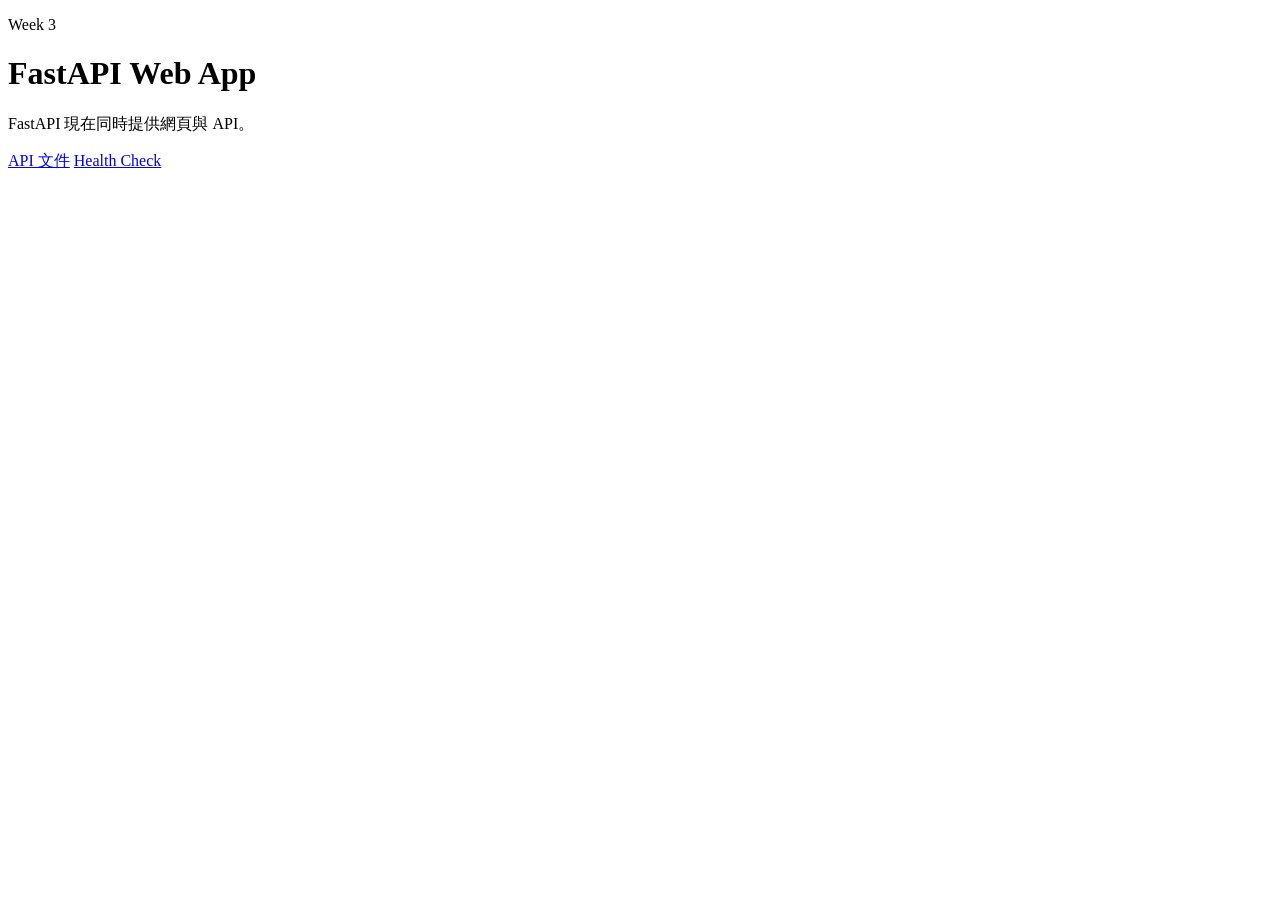
==== public/index.html @ 88108960 "W3: serve web app and API routes Add the public web page, restricted static files, API route prefix," ====
<!doctype html>
<html lang="zh-Hant">
  <head>
    <meta charset="utf-8">
    <meta name="viewport" content="width=device-width, initial-scale=1">
    <title>FastAPI + PostgreSQL</title>
    <link rel="stylesheet" href="/styles.css">
  </head>
  <body>
    <main class="card">
      <p class="eyebrow">Week 3</p>
      <h1>FastAPI Web App</h1>
      <p>FastAPI 現在同時提供網頁與 API。</p>
      <p class="links">
        <a href="/docs">API 文件</a>
        <a href="/api/health">Health Check</a>
      </p>
    </main>
  </body>
</html>
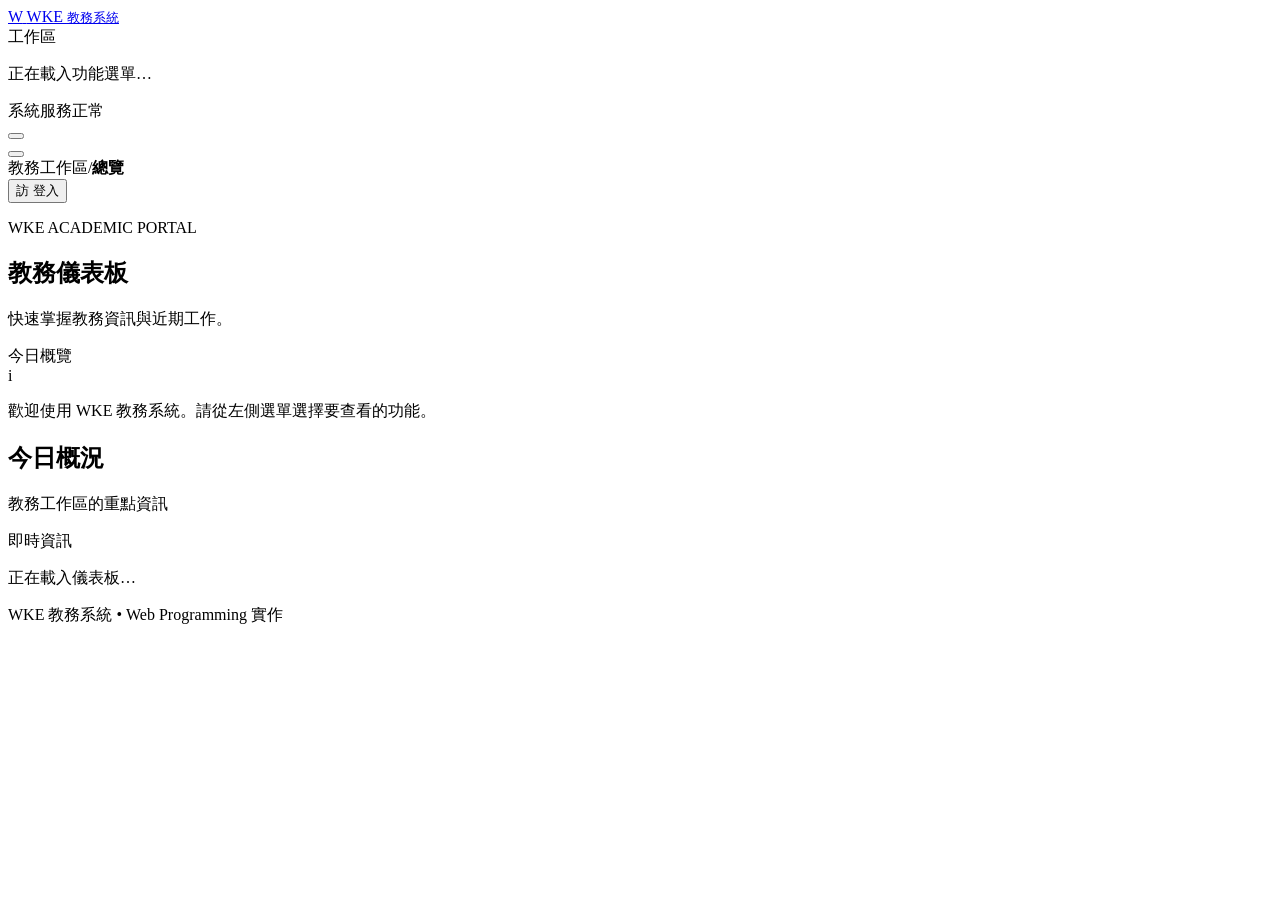
==== commit 8b088575: "Update README and enhance public assets with new styles and scripts" ====
--- a/public/index.html
+++ b/public/index.html
@@ -3,18 +3,85 @@
   <head>
     <meta charset="utf-8">
     <meta name="viewport" content="width=device-width, initial-scale=1">
-    <title>FastAPI + PostgreSQL</title>
-    <link rel="stylesheet" href="/styles.css">
+    <meta name="theme-color" content="#f4f6fb">
+    <base href="/s114213515/">
+    <title>WKE 教務系統</title>
+    <link rel="stylesheet" href="css/styles.css">
+    <script src="js/app.js" defer></script>
   </head>
   <body>
-    <main class="card">
-      <p class="eyebrow">Week 3</p>
-      <h1>FastAPI Web App</h1>
-      <p>FastAPI 現在同時提供網頁與 API。</p>
-      <p class="links">
-        <a href="/docs">API 文件</a>
-        <a href="/api/health">Health Check</a>
-      </p>
-    </main>
+    <div class="app-shell">
+      <aside class="sidebar" id="sidebar" aria-label="主要導覽">
+        <a class="brand" href="./" aria-label="WKE 教務系統首頁">
+          <span class="brand-mark" aria-hidden="true">W</span>
+          <span>WKE <small>教務系統</small></span>
+        </a>
+
+        <div class="sidebar-label">工作區</div>
+        <nav class="sidebar-nav" id="teacher-ops" aria-label="教務功能">
+          <p class="loading-message">正在載入功能選單…</p>
+        </nav>
+
+        <div class="sidebar-footer">
+          <span class="status-dot" aria-hidden="true"></span>
+          系統服務正常
+        </div>
+      </aside>
+
+      <button class="sidebar-backdrop" id="sidebar-backdrop" type="button" aria-label="關閉導覽選單"></button>
+
+      <main class="main-panel">
+        <header class="topbar">
+          <button
+            class="menu-button"
+            id="menu-button"
+            type="button"
+            aria-label="開啟導覽選單"
+            aria-controls="sidebar"
+            aria-expanded="false"
+          >
+            <span></span><span></span><span></span>
+          </button>
+          <div class="breadcrumb"><span>教務工作區</span><span aria-hidden="true">/</span><strong id="current-section">總覽</strong></div>
+          <button class="login-button" type="button">
+            <span class="avatar" aria-hidden="true">訪</span>
+            <span>登入</span>
+          </button>
+        </header>
+
+        <section class="page-content" aria-labelledby="page-title">
+          <div class="page-heading">
+            <div>
+              <p class="eyebrow">WKE ACADEMIC PORTAL</p>
+              <h1 id="page-title">教務儀表板</h1>
+              <p class="page-description">快速掌握教務資訊與近期工作。</p>
+            </div>
+            <div class="today-chip">
+              <span class="today-dot" aria-hidden="true"></span>
+              <span id="today-label">今日概覽</span>
+            </div>
+          </div>
+
+          <div class="notice-banner" role="status">
+            <span class="notice-icon" aria-hidden="true">i</span>
+            <p>歡迎使用 WKE 教務系統。請從左側選單選擇要查看的功能。</p>
+          </div>
+
+          <div class="section-heading">
+            <div>
+              <h2 id="cards-title">今日概況</h2>
+              <p id="cards-description">教務工作區的重點資訊</p>
+            </div>
+            <span class="updated-label">即時資訊</span>
+          </div>
+
+          <div class="dashboard-grid" id="dashboard-cards" aria-live="polite">
+            <p class="loading-message">正在載入儀表板…</p>
+          </div>
+
+          <footer class="page-footer">WKE 教務系統 <span>•</span> Web Programming 實作</footer>
+        </section>
+      </main>
+    </div>
   </body>
 </html>
--- a/public/css/styles.css
+++ b/public/css/styles.css
@@ -0,0 +1,528 @@
+:root {
+  color-scheme: light;
+  font-family: "Segoe UI", "Noto Sans TC", system-ui, sans-serif;
+  color: #1d2939;
+  background: #f4f6fb;
+  font-synthesis: none;
+  text-rendering: optimizeLegibility;
+  --color-primary: #3457d5;
+  --color-primary-soft: #edf1ff;
+  --color-muted: #667085;
+  --color-border: #e7eaf1;
+  --color-surface: #fff;
+  --sidebar-width: 252px;
+}
+
+* {
+  box-sizing: border-box;
+}
+
+body {
+  min-width: 320px;
+  min-height: 100vh;
+  margin: 0;
+}
+
+button,
+a {
+  font: inherit;
+}
+
+button {
+  color: inherit;
+}
+
+a {
+  color: inherit;
+  text-decoration: none;
+}
+
+.app-shell {
+  min-height: 100vh;
+}
+
+.sidebar {
+  position: fixed;
+  z-index: 30;
+  inset: 0 auto 0 0;
+  display: flex;
+  width: min(var(--sidebar-width), calc(100vw - 52px));
+  flex-direction: column;
+  padding: 22px 16px 16px;
+  background: var(--color-surface);
+  border-right: 1px solid var(--color-border);
+  transform: translateX(-105%);
+  transition: transform 180ms ease;
+}
+
+.sidebar.is-open {
+  transform: translateX(0);
+}
+
+.brand {
+  display: flex;
+  align-items: center;
+  gap: 11px;
+  padding: 2px 8px 27px;
+  color: #182230;
+  font-size: 17px;
+  font-weight: 750;
+  letter-spacing: -0.03em;
+}
+
+.brand small {
+  display: block;
+  margin-top: 2px;
+  color: var(--color-muted);
+  font-size: 11px;
+  font-weight: 500;
+  letter-spacing: 0.08em;
+}
+
+.brand-mark {
+  display: grid;
+  width: 38px;
+  height: 38px;
+  place-items: center;
+  border-radius: 12px;
+  background: linear-gradient(145deg, #4266e8, #2947bb);
+  color: #fff;
+  font-size: 19px;
+  font-weight: 800;
+}
+
+.sidebar-label {
+  padding: 0 11px 9px;
+  color: #98a2b3;
+  font-size: 11px;
+  font-weight: 700;
+  letter-spacing: 0.1em;
+}
+
+.sidebar-nav {
+  display: grid;
+  gap: 5px;
+}
+
+.nav-item {
+  display: flex;
+  min-height: 43px;
+  align-items: center;
+  gap: 11px;
+  padding: 0 11px;
+  border: 0;
+  border-radius: 9px;
+  background: transparent;
+  color: #475467;
+  cursor: pointer;
+  text-align: left;
+  transition: background 140ms ease, color 140ms ease;
+}
+
+.nav-item:hover {
+  background: #f6f7fb;
+}
+
+.nav-item.is-active {
+  background: var(--color-primary-soft);
+  color: var(--color-primary);
+  font-weight: 650;
+}
+
+.nav-icon {
+  display: grid;
+  width: 22px;
+  place-items: center;
+  font-size: 16px;
+}
+
+.sidebar-footer {
+  display: flex;
+  align-items: center;
+  gap: 9px;
+  margin-top: auto;
+  padding: 14px 10px 3px;
+  border-top: 1px solid var(--color-border);
+  color: var(--color-muted);
+  font-size: 12px;
+}
+
+.status-dot,
+.today-dot {
+  width: 8px;
+  height: 8px;
+  flex: 0 0 auto;
+  border-radius: 50%;
+  background: #12b76a;
+  box-shadow: 0 0 0 3px #e8f8ef;
+}
+
+.sidebar-backdrop {
+  position: fixed;
+  z-index: 20;
+  inset: 0;
+  display: none;
+  border: 0;
+  background: rgb(16 24 40 / 42%);
+}
+
+.sidebar-backdrop.is-visible {
+  display: block;
+}
+
+.main-panel {
+  min-width: 0;
+  min-height: 100vh;
+}
+
+.topbar {
+  position: sticky;
+  z-index: 10;
+  top: 0;
+  display: flex;
+  height: 64px;
+  align-items: center;
+  gap: 14px;
+  padding: 0 18px;
+  border-bottom: 1px solid var(--color-border);
+  background: rgb(255 255 255 / 94%);
+  backdrop-filter: blur(12px);
+}
+
+.menu-button {
+  display: grid;
+  width: 38px;
+  height: 38px;
+  flex: 0 0 auto;
+  align-content: center;
+  justify-items: center;
+  gap: 4px;
+  border: 1px solid var(--color-border);
+  border-radius: 9px;
+  background: #fff;
+  cursor: pointer;
+}
+
+.menu-button span {
+  width: 16px;
+  height: 2px;
+  border-radius: 2px;
+  background: #475467;
+}
+
+.breadcrumb {
+  display: flex;
+  min-width: 0;
+  align-items: center;
+  gap: 9px;
+  overflow: hidden;
+  color: #98a2b3;
+  font-size: 13px;
+  white-space: nowrap;
+}
+
+.breadcrumb strong {
+  overflow: hidden;
+  color: #344054;
+  font-weight: 600;
+  text-overflow: ellipsis;
+}
+
+.login-button {
+  display: flex;
+  min-height: 38px;
+  align-items: center;
+  gap: 8px;
+  margin-left: auto;
+  padding: 0 11px;
+  border: 1px solid var(--color-border);
+  border-radius: 9px;
+  background: #fff;
+  color: #344054;
+  cursor: pointer;
+  font-size: 13px;
+  font-weight: 600;
+}
+
+.avatar {
+  display: grid;
+  width: 23px;
+  height: 23px;
+  place-items: center;
+  border-radius: 50%;
+  background: #eef2ff;
+  color: var(--color-primary);
+  font-size: 11px;
+}
+
+.page-content {
+  width: min(1120px, 100%);
+  margin: 0 auto;
+  padding: 30px 18px 20px;
+}
+
+.page-heading {
+  display: flex;
+  align-items: flex-end;
+  justify-content: space-between;
+  gap: 16px;
+  margin-bottom: 23px;
+}
+
+.eyebrow {
+  margin: 0 0 8px;
+  color: var(--color-primary);
+  font-size: 10px;
+  font-weight: 750;
+  letter-spacing: 0.13em;
+}
+
+h1,
+h2,
+p {
+  margin-top: 0;
+}
+
+h1 {
+  margin-bottom: 7px;
+  color: #101828;
+  font-size: clamp(23px, 6vw, 29px);
+  letter-spacing: -0.045em;
+}
+
+.page-description {
+  margin-bottom: 0;
+  color: var(--color-muted);
+  font-size: 13px;
+  line-height: 1.6;
+}
+
+.today-chip {
+  display: none;
+  align-items: center;
+  gap: 9px;
+  padding: 9px 12px;
+  border: 1px solid var(--color-border);
+  border-radius: 999px;
+  background: #fff;
+  color: #475467;
+  font-size: 12px;
+  white-space: nowrap;
+}
+
+.notice-banner {
+  display: flex;
+  align-items: flex-start;
+  gap: 11px;
+  margin-bottom: 29px;
+  padding: 13px 14px;
+  border: 1px solid #dbe5ff;
+  border-radius: 10px;
+  background: #f5f7ff;
+  color: #344b91;
+}
+
+.notice-icon {
+  display: grid;
+  width: 19px;
+  height: 19px;
+  flex: 0 0 auto;
+  place-items: center;
+  border-radius: 50%;
+  background: #e1e9ff;
+  color: #3457d5;
+  font-size: 12px;
+  font-weight: 750;
+}
+
+.notice-banner p {
+  margin: 0;
+  font-size: 12px;
+  line-height: 1.65;
+}
+
+.section-heading {
+  display: flex;
+  align-items: flex-end;
+  justify-content: space-between;
+  gap: 12px;
+  margin-bottom: 15px;
+}
+
+.section-heading h2 {
+  margin-bottom: 4px;
+  color: #182230;
+  font-size: 16px;
+  letter-spacing: -0.02em;
+}
+
+.section-heading p {
+  margin-bottom: 0;
+  color: #98a2b3;
+  font-size: 11px;
+}
+
+.updated-label {
+  padding: 5px 8px;
+  border-radius: 6px;
+  background: #ecfdf3;
+  color: #027a48;
+  font-size: 10px;
+  font-weight: 650;
+  white-space: nowrap;
+}
+
+.dashboard-grid {
+  display: grid;
+  grid-template-columns: minmax(0, 1fr);
+  gap: 13px;
+}
+
+.dashboard-card {
+  min-width: 0;
+  padding: 17px;
+  border: 1px solid var(--color-border);
+  border-radius: 12px;
+  background: var(--color-surface);
+  box-shadow: 0 2px 5px rgb(16 24 40 / 3%);
+}
+
+.card-topline {
+  display: flex;
+  align-items: center;
+  justify-content: space-between;
+  gap: 10px;
+  margin-bottom: 17px;
+}
+
+.card-icon {
+  display: grid;
+  width: 37px;
+  height: 37px;
+  place-items: center;
+  border-radius: 10px;
+  background: var(--card-tint, #edf1ff);
+  color: var(--card-color, #3457d5);
+  font-size: 17px;
+}
+
+.card-trend {
+  padding: 5px 7px;
+  border-radius: 6px;
+  background: #ecfdf3;
+  color: #027a48;
+  font-size: 10px;
+  font-weight: 650;
+}
+
+.card-title {
+  margin-bottom: 7px;
+  color: var(--color-muted);
+  font-size: 12px;
+}
+
+.card-value {
+  margin-bottom: 8px;
+  color: #101828;
+  font-size: clamp(24px, 8vw, 31px);
+  font-weight: 720;
+  letter-spacing: -0.05em;
+}
+
+.card-description {
+  margin-bottom: 0;
+  color: #98a2b3;
+  font-size: 11px;
+  line-height: 1.55;
+}
+
+.loading-message,
+.error-message {
+  grid-column: 1 / -1;
+  margin: 0;
+  padding: 18px;
+  border: 1px dashed #d0d5dd;
+  border-radius: 10px;
+  color: var(--color-muted);
+  font-size: 13px;
+}
+
+.error-message {
+  border-color: #fecdca;
+  background: #fffbfa;
+  color: #b42318;
+}
+
+.page-footer {
+  margin-top: 36px;
+  padding-top: 15px;
+  border-top: 1px solid var(--color-border);
+  color: #98a2b3;
+  font-size: 10px;
+  text-align: center;
+}
+
+.page-footer span {
+  padding: 0 5px;
+}
+
+@media (min-width: 560px) {
+  .topbar {
+    padding: 0 25px;
+  }
+
+  .page-content {
+    padding: 38px 25px 24px;
+  }
+
+  .today-chip {
+    display: flex;
+  }
+
+  .dashboard-grid {
+    grid-template-columns: repeat(2, minmax(0, 1fr));
+    gap: 16px;
+  }
+
+  .notice-banner {
+    align-items: center;
+    padding: 14px 16px;
+  }
+}
+
+@media (min-width: 900px) {
+  .sidebar {
+    width: var(--sidebar-width);
+    transform: translateX(0);
+  }
+
+  .sidebar-backdrop,
+  .menu-button {
+    display: none !important;
+  }
+
+  .main-panel {
+    margin-left: var(--sidebar-width);
+  }
+
+  .topbar {
+    padding: 0 34px;
+  }
+
+  .page-content {
+    padding: 42px 34px 28px;
+  }
+
+  .dashboard-grid {
+    grid-template-columns: repeat(3, minmax(0, 1fr));
+  }
+}
+
+@media (prefers-reduced-motion: reduce) {
+  *,
+  *::before,
+  *::after {
+    scroll-behavior: auto !important;
+    transition-duration: 0.01ms !important;
+  }
+}
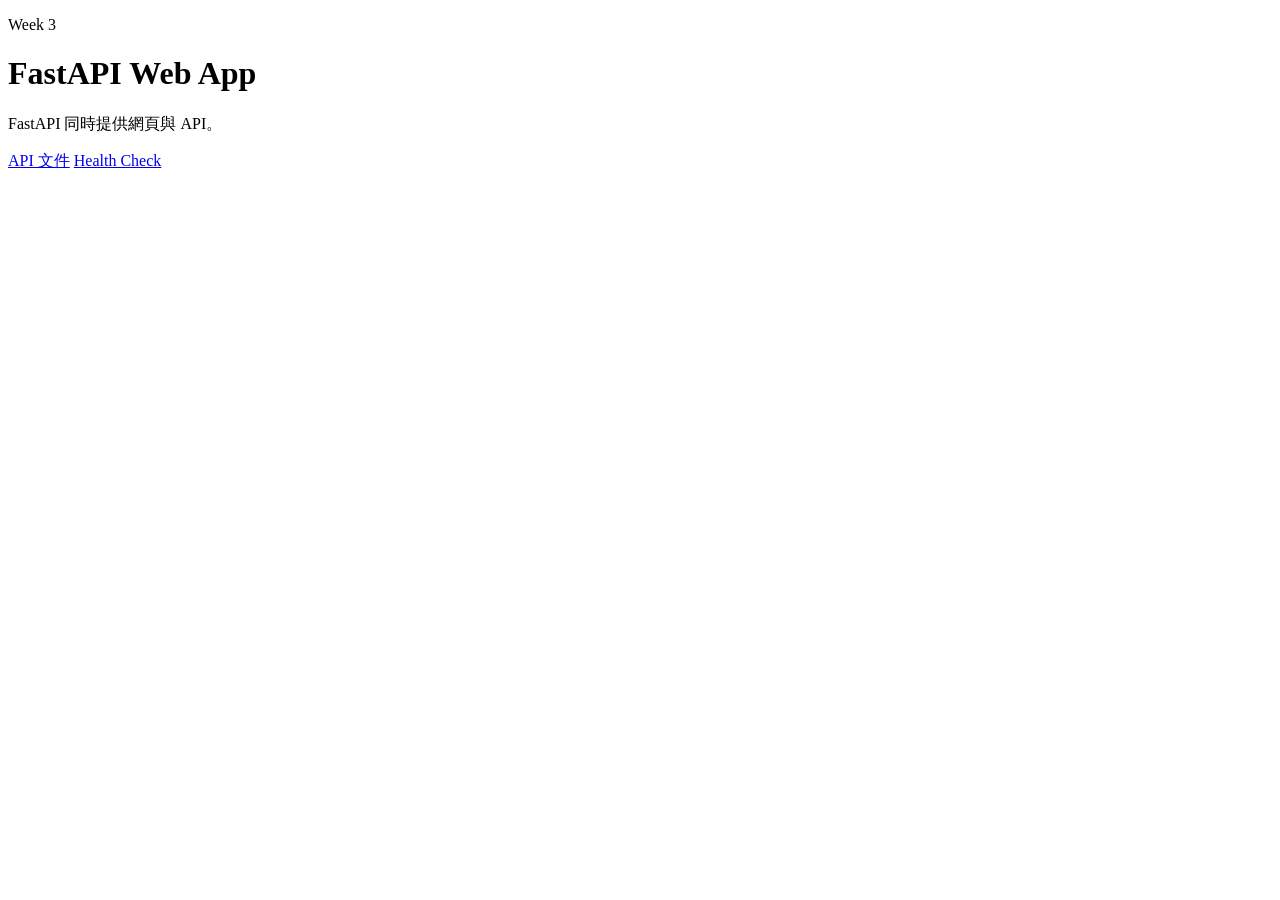
==== commit 359535bb: "W04: implement notes CRUD API Add validated note schemas and repository-based PostgreSQL CRUD operat" ====
--- a/public/index.html
+++ b/public/index.html
@@ -3,85 +3,18 @@
   <head>
     <meta charset="utf-8">
     <meta name="viewport" content="width=device-width, initial-scale=1">
-    <meta name="theme-color" content="#f4f6fb">
-    <base href="/s114213515/">
-    <title>WKE 教務系統</title>
-    <link rel="stylesheet" href="css/styles.css">
-    <script src="js/app.js" defer></script>
+    <title>FastAPI + PostgreSQL</title>
+    <link rel="stylesheet" href="/styles.css">
   </head>
   <body>
-    <div class="app-shell">
-      <aside class="sidebar" id="sidebar" aria-label="主要導覽">
-        <a class="brand" href="./" aria-label="WKE 教務系統首頁">
-          <span class="brand-mark" aria-hidden="true">W</span>
-          <span>WKE <small>教務系統</small></span>
-        </a>
-
-        <div class="sidebar-label">工作區</div>
-        <nav class="sidebar-nav" id="teacher-ops" aria-label="教務功能">
-          <p class="loading-message">正在載入功能選單…</p>
-        </nav>
-
-        <div class="sidebar-footer">
-          <span class="status-dot" aria-hidden="true"></span>
-          系統服務正常
-        </div>
-      </aside>
-
-      <button class="sidebar-backdrop" id="sidebar-backdrop" type="button" aria-label="關閉導覽選單"></button>
-
-      <main class="main-panel">
-        <header class="topbar">
-          <button
-            class="menu-button"
-            id="menu-button"
-            type="button"
-            aria-label="開啟導覽選單"
-            aria-controls="sidebar"
-            aria-expanded="false"
-          >
-            <span></span><span></span><span></span>
-          </button>
-          <div class="breadcrumb"><span>教務工作區</span><span aria-hidden="true">/</span><strong id="current-section">總覽</strong></div>
-          <button class="login-button" type="button">
-            <span class="avatar" aria-hidden="true">訪</span>
-            <span>登入</span>
-          </button>
-        </header>
-
-        <section class="page-content" aria-labelledby="page-title">
-          <div class="page-heading">
-            <div>
-              <p class="eyebrow">WKE ACADEMIC PORTAL</p>
-              <h1 id="page-title">教務儀表板</h1>
-              <p class="page-description">快速掌握教務資訊與近期工作。</p>
-            </div>
-            <div class="today-chip">
-              <span class="today-dot" aria-hidden="true"></span>
-              <span id="today-label">今日概覽</span>
-            </div>
-          </div>
-
-          <div class="notice-banner" role="status">
-            <span class="notice-icon" aria-hidden="true">i</span>
-            <p>歡迎使用 WKE 教務系統。請從左側選單選擇要查看的功能。</p>
-          </div>
-
-          <div class="section-heading">
-            <div>
-              <h2 id="cards-title">今日概況</h2>
-              <p id="cards-description">教務工作區的重點資訊</p>
-            </div>
-            <span class="updated-label">即時資訊</span>
-          </div>
-
-          <div class="dashboard-grid" id="dashboard-cards" aria-live="polite">
-            <p class="loading-message">正在載入儀表板…</p>
-          </div>
-
-          <footer class="page-footer">WKE 教務系統 <span>•</span> Web Programming 實作</footer>
-        </section>
-      </main>
-    </div>
+    <main class="card">
+      <p class="eyebrow">Week 3</p>
+      <h1>FastAPI Web App</h1>
+      <p>FastAPI 同時提供網頁與 API。</p>
+      <p class="links">
+        <a href="/docs">API 文件</a>
+        <a href="/api/health">Health Check</a>
+      </p>
+    </main>
   </body>
 </html>
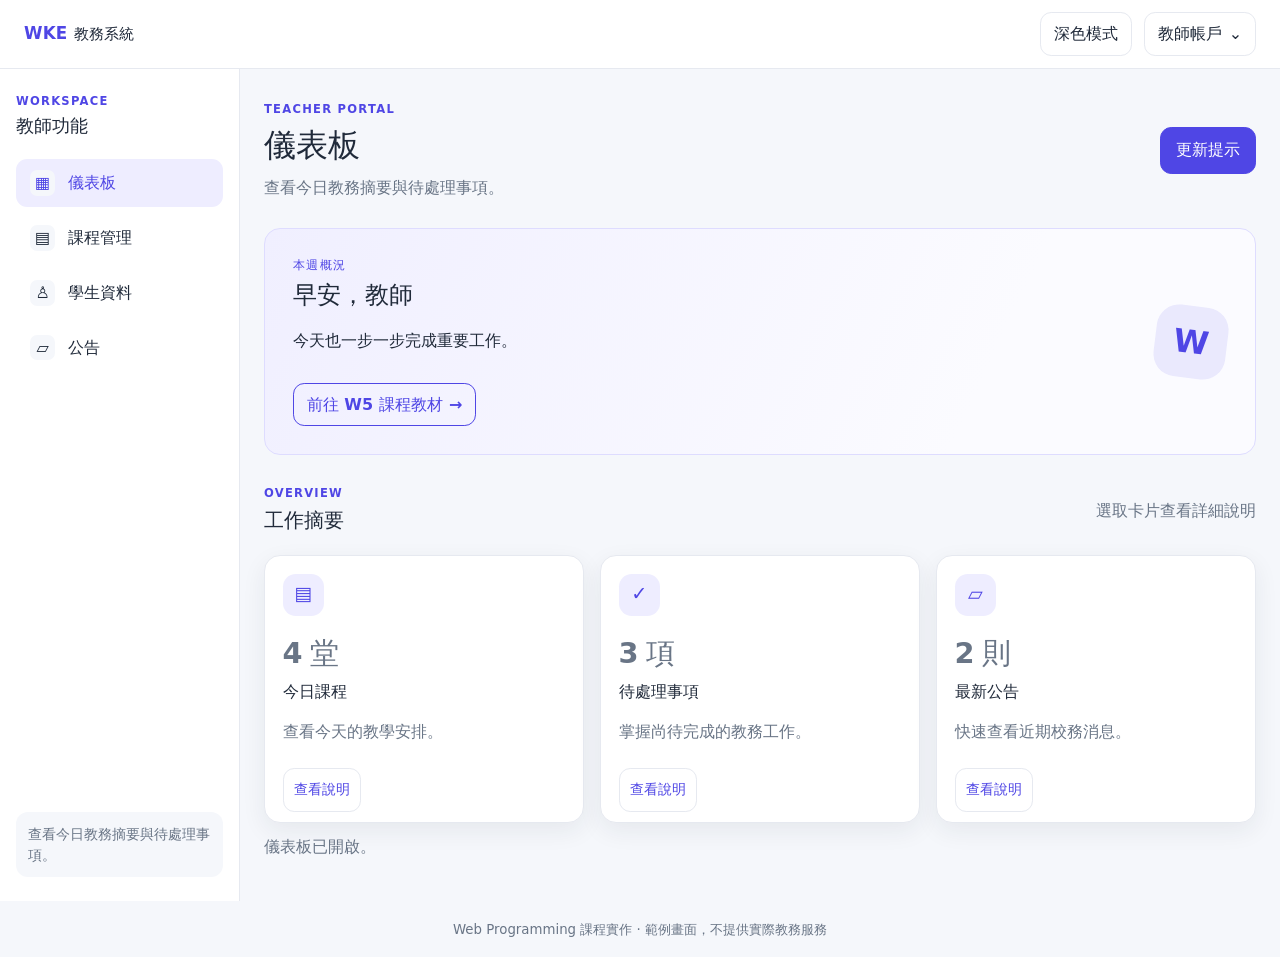
==== commit 12358cf6: "W05: add DOM learning website Co-authored-by: Copilot <223556219+Copilot@users.noreply.github.com>" ====
--- a/public/index.html
+++ b/public/index.html
@@ -3,18 +3,130 @@
   <head>
     <meta charset="utf-8">
     <meta name="viewport" content="width=device-width, initial-scale=1">
-    <title>FastAPI + PostgreSQL</title>
-    <link rel="stylesheet" href="/styles.css">
+    <meta
+      name="description"
+      content="Web Programming 課程實作的教務儀表板範例。"
+    >
+    <title>WKE 教務系統</title>
+    <link rel="stylesheet" href="styles.css">
+    <script src="app.js" defer></script>
   </head>
   <body>
-    <main class="card">
-      <p class="eyebrow">Week 3</p>
-      <h1>FastAPI Web App</h1>
-      <p>FastAPI 同時提供網頁與 API。</p>
-      <p class="links">
-        <a href="/docs">API 文件</a>
-        <a href="/api/health">Health Check</a>
-      </p>
-    </main>
+    <div class="app-shell">
+      <header class="topbar">
+        <div class="brand-group">
+          <button
+            class="icon-button menu-toggle"
+            id="menuToggle"
+            type="button"
+            aria-label="開啟功能選單"
+            aria-controls="sidebar"
+            aria-expanded="false"
+          >
+            <span aria-hidden="true">☰</span>
+          </button>
+          <a class="brand" href="./" aria-label="WKE 教務系統首頁">
+            WKE <span>教務系統</span>
+          </a>
+        </div>
+        <div class="topbar-actions">
+          <button class="theme-toggle" id="themeToggle" type="button" aria-pressed="false">
+            深色模式
+          </button>
+          <div class="account-menu">
+            <button
+              class="account-toggle"
+              id="accountToggle"
+              type="button"
+              aria-expanded="false"
+              aria-controls="accountPanel"
+            >
+              教師帳戶
+              <span aria-hidden="true">⌄</span>
+            </button>
+            <div class="account-panel" id="accountPanel" hidden>
+              <p>課程展示帳戶</p>
+              <button id="accountAction" type="button">帳戶資訊</button>
+            </div>
+          </div>
+        </div>
+      </header>
+
+      <div class="workspace">
+        <aside class="sidebar" id="sidebar" aria-label="教師功能選單">
+          <div class="sidebar-heading">
+            <div>
+              <p class="eyebrow">WORKSPACE</p>
+              <h2>教師功能</h2>
+            </div>
+            <button
+              class="icon-button sidebar-close"
+              id="sidebarClose"
+              type="button"
+              aria-label="關閉功能選單"
+            >
+              <span aria-hidden="true">×</span>
+            </button>
+          </div>
+          <nav id="teacherNavigation" aria-label="主要功能"></nav>
+          <p class="navigation-preview" id="navigationPreview" aria-live="polite">
+            選擇功能以查看內容
+          </p>
+        </aside>
+
+        <button
+          class="sidebar-backdrop"
+          id="sidebarBackdrop"
+          type="button"
+          aria-label="關閉功能選單"
+          tabindex="-1"
+          hidden
+        ></button>
+
+        <main class="main-content">
+          <header class="page-heading">
+            <div>
+              <p class="eyebrow">TEACHER PORTAL</p>
+              <h1 id="pageTitle">儀表板</h1>
+              <p id="pageDescription">快速掌握課程與教務工作。</p>
+            </div>
+            <button class="primary-button" id="changeMessageButton" type="button">
+              更新提示
+            </button>
+          </header>
+
+          <section class="welcome-panel" aria-labelledby="welcomeTitle">
+            <div>
+              <p class="eyebrow">本週概況</p>
+              <h2 id="welcomeTitle">早安，教師</h2>
+              <p id="message">今天也一步一步完成重要工作。</p>
+              <a class="course-link" href="/w05.html">前往 W5 課程教材 <span aria-hidden="true">→</span></a>
+            </div>
+            <span class="welcome-mark" aria-hidden="true">W</span>
+          </section>
+
+          <section class="dashboard-section" aria-labelledby="summaryTitle">
+            <div class="section-heading">
+              <div>
+                <p class="eyebrow">OVERVIEW</p>
+                <h2 id="summaryTitle">工作摘要</h2>
+              </div>
+              <p class="muted">選取卡片查看詳細說明</p>
+            </div>
+            <div
+              class="dashboard-grid"
+              id="dashboardCards"
+              aria-live="polite"
+              aria-busy="true"
+            ></div>
+            <p class="status-message" id="statusMessage" role="status"></p>
+          </section>
+        </main>
+      </div>
+
+      <footer class="footer">
+        <small>Web Programming 課程實作 · 範例畫面，不提供實際教務服務</small>
+      </footer>
+    </div>
   </body>
 </html>
--- a/public/styles.css
+++ b/public/styles.css
@@ -0,0 +1,543 @@
+:root {
+  color-scheme: light;
+  font-family: system-ui, -apple-system, BlinkMacSystemFont, "Segoe UI", sans-serif;
+  line-height: 1.5;
+  font-synthesis: none;
+  text-rendering: optimizeLegibility;
+  --color-page: #f5f7fb;
+  --color-surface: #ffffff;
+  --color-surface-raised: #ffffff;
+  --color-text: #202a3a;
+  --color-muted: #697586;
+  --color-accent: #4f46e5;
+  --color-accent-soft: #eeedff;
+  --color-border: #e6e9f0;
+  --color-shadow: rgb(30 41 59 / 7%);
+  --radius-card: 1rem;
+  --space-page: 1rem;
+}
+
+*,
+*::before,
+*::after {
+  box-sizing: border-box;
+}
+
+body {
+  min-width: 320px;
+  min-height: 100vh;
+  margin: 0;
+  background: var(--color-page);
+  color: var(--color-text);
+}
+
+button,
+a {
+  color: inherit;
+  font: inherit;
+}
+
+button {
+  cursor: pointer;
+}
+
+a {
+  text-decoration: none;
+}
+
+button:focus-visible,
+a:focus-visible {
+  outline: 3px solid var(--color-accent);
+  outline-offset: 3px;
+}
+
+[hidden] {
+  display: none !important;
+}
+
+.app-shell {
+  min-height: 100vh;
+  display: grid;
+  grid-template-rows: auto 1fr auto;
+}
+
+.topbar {
+  position: sticky;
+  z-index: 5;
+  top: 0;
+  display: flex;
+  min-height: 4.25rem;
+  align-items: center;
+  justify-content: space-between;
+  gap: 0.75rem;
+  padding: 0.75rem var(--space-page);
+  border-bottom: 1px solid var(--color-border);
+  background: var(--color-surface);
+}
+
+.brand-group,
+.topbar-actions,
+.account-toggle,
+.section-heading {
+  display: flex;
+  align-items: center;
+}
+
+.brand-group,
+.topbar-actions {
+  gap: 0.75rem;
+}
+
+.brand {
+  color: var(--color-accent);
+  font-size: 1.05rem;
+  font-weight: 800;
+  letter-spacing: 0.01em;
+}
+
+.brand span {
+  color: var(--color-text);
+  font-size: 0.95rem;
+  font-weight: 650;
+}
+
+.icon-button,
+.theme-toggle,
+.account-toggle,
+.primary-button,
+.nav-button,
+.account-panel button,
+.detail-toggle {
+  min-height: 2.75rem;
+  border: 1px solid var(--color-border);
+  border-radius: 0.7rem;
+  background: var(--color-surface-raised);
+}
+
+.icon-button {
+  display: inline-grid;
+  width: 2.75rem;
+  place-items: center;
+  font-size: 1.2rem;
+}
+
+.menu-toggle,
+.sidebar-close {
+  display: inline-grid;
+}
+
+.theme-toggle,
+.account-toggle {
+  padding: 0.55rem 0.8rem;
+}
+
+.account-menu {
+  position: relative;
+}
+
+.account-toggle {
+  justify-content: center;
+  gap: 0.45rem;
+}
+
+.account-panel {
+  position: absolute;
+  z-index: 10;
+  top: calc(100% + 0.5rem);
+  right: 0;
+  width: min(16rem, calc(100vw - 2rem));
+  padding: 1rem;
+  border: 1px solid var(--color-border);
+  border-radius: 0.85rem;
+  background: var(--color-surface);
+  box-shadow: 0 1rem 2rem var(--color-shadow);
+}
+
+.account-panel p {
+  margin: 0 0 0.75rem;
+  color: var(--color-muted);
+}
+
+.account-panel button {
+  width: 100%;
+  padding: 0.55rem 0.75rem;
+  text-align: left;
+}
+
+.workspace {
+  position: relative;
+  display: grid;
+  grid-template-columns: minmax(0, 1fr);
+}
+
+.sidebar {
+  position: fixed;
+  z-index: 20;
+  inset: 0 auto 0 0;
+  display: flex;
+  width: min(18rem, calc(100vw - 3rem));
+  flex-direction: column;
+  padding: 1.25rem;
+  border-right: 1px solid var(--color-border);
+  background: var(--color-surface);
+  box-shadow: 1rem 0 2rem var(--color-shadow);
+  transform: translateX(-105%);
+  transition: transform 180ms ease;
+}
+
+.sidebar.is-open {
+  transform: translateX(0);
+}
+
+.sidebar-heading {
+  display: flex;
+  align-items: center;
+  justify-content: space-between;
+  gap: 1rem;
+  margin-bottom: 1.25rem;
+}
+
+.sidebar-heading h2 {
+  margin: 0.15rem 0 0;
+  font-size: 1.1rem;
+}
+
+.sidebar-backdrop {
+  position: fixed;
+  z-index: 15;
+  inset: 4.25rem 0 0;
+  border: 0;
+  background: rgb(15 23 42 / 38%);
+}
+
+#teacherNavigation {
+  display: grid;
+  gap: 0.4rem;
+}
+
+.nav-button {
+  display: flex;
+  width: 100%;
+  align-items: center;
+  gap: 0.8rem;
+  padding: 0.65rem 0.8rem;
+  border-color: transparent;
+  text-align: left;
+}
+
+.nav-button:hover {
+  background: var(--color-page);
+}
+
+.nav-button.is-active {
+  border-color: transparent;
+  background: var(--color-accent-soft);
+  color: var(--color-accent);
+  font-weight: 700;
+}
+
+.nav-icon {
+  display: inline-grid;
+  width: 1.6rem;
+  height: 1.6rem;
+  place-items: center;
+  border-radius: 0.45rem;
+  background: var(--color-page);
+}
+
+.navigation-preview {
+  min-height: 3.5rem;
+  margin: auto 0 0;
+  padding: 0.75rem;
+  border-radius: 0.75rem;
+  background: var(--color-page);
+  color: var(--color-muted);
+  font-size: 0.85rem;
+}
+
+.main-content {
+  width: min(100%, 76rem);
+  margin-inline: auto;
+  padding: 1.5rem var(--space-page) 2rem;
+}
+
+.page-heading {
+  display: flex;
+  flex-direction: column;
+  align-items: flex-start;
+  justify-content: space-between;
+  gap: 1rem;
+  margin-bottom: 1.25rem;
+}
+
+.page-heading h1,
+.section-heading h2,
+.welcome-panel h2 {
+  margin: 0.2rem 0;
+}
+
+.page-heading > div > p:last-child {
+  margin: 0.4rem 0 0;
+  color: var(--color-muted);
+}
+
+.eyebrow {
+  margin: 0;
+  color: var(--color-accent);
+  font-size: 0.72rem;
+  font-weight: 800;
+  letter-spacing: 0.11em;
+}
+
+.primary-button {
+  padding: 0.65rem 0.95rem;
+  border-color: var(--color-accent);
+  background: var(--color-accent);
+  color: #ffffff;
+  font-weight: 700;
+}
+
+.primary-button:hover {
+  filter: brightness(0.95);
+}
+
+.welcome-panel {
+  display: flex;
+  min-height: 10rem;
+  align-items: center;
+  justify-content: space-between;
+  gap: 1rem;
+  overflow: hidden;
+  padding: 1.25rem;
+  border: 1px solid #dedcff;
+  border-radius: var(--radius-card);
+  background: linear-gradient(115deg, #f0efff, #fbfbff 72%);
+}
+
+.welcome-panel p:last-child {
+  margin-bottom: 0;
+  color: var(--color-muted);
+}
+
+.course-link {
+  display: inline-flex;
+  align-items: center;
+  gap: 0.4rem;
+  margin-top: 0.85rem;
+  padding: 0.55rem 0.8rem;
+  border: 1px solid var(--color-accent);
+  border-radius: 0.7rem;
+  color: var(--color-accent);
+  font-weight: 700;
+}
+
+.course-link:hover {
+  background: var(--color-accent-soft);
+}
+
+.welcome-mark {
+  display: grid;
+  width: 4.5rem;
+  height: 4.5rem;
+  flex: 0 0 auto;
+  place-items: center;
+  border-radius: 1.4rem;
+  background: rgb(79 70 229 / 10%);
+  color: var(--color-accent);
+  font-size: 2rem;
+  font-weight: 800;
+  transform: rotate(7deg);
+}
+
+.dashboard-section {
+  margin-top: 1.75rem;
+}
+
+.section-heading {
+  flex-wrap: wrap;
+  justify-content: space-between;
+  gap: 0.5rem 1rem;
+  margin-bottom: 1rem;
+}
+
+.section-heading h2 {
+  font-size: 1.25rem;
+}
+
+.muted,
+.status-message {
+  color: var(--color-muted);
+}
+
+.dashboard-grid {
+  display: grid;
+  grid-template-columns: repeat(auto-fit, minmax(min(100%, 16rem), 1fr));
+  gap: 1rem;
+}
+
+.dashboard-card {
+  min-width: 0;
+  padding: 0.65rem;
+  border: 1px solid var(--color-border);
+  border-radius: var(--radius-card);
+  background: var(--color-surface);
+  box-shadow: 0 0.5rem 1.5rem var(--color-shadow);
+  transition: border-color 140ms ease, box-shadow 140ms ease, transform 140ms ease;
+}
+
+.dashboard-card:hover {
+  border-color: color-mix(in srgb, var(--color-accent) 40%, var(--color-border));
+  transform: translateY(-2px);
+}
+
+.dashboard-card.is-selected {
+  border-color: var(--color-accent);
+  box-shadow: 0 0 0 3px color-mix(in srgb, var(--color-accent) 18%, transparent);
+}
+
+.card-topline {
+  display: flex;
+  align-items: flex-start;
+  justify-content: space-between;
+  gap: 0.75rem;
+}
+
+.card-select {
+  display: block;
+  width: 100%;
+  padding: 0.45rem;
+  border: 0;
+  border-radius: 0.7rem;
+  background: transparent;
+  color: var(--color-text);
+  text-align: left;
+}
+
+.card-select:focus-visible {
+  outline-offset: 1px;
+}
+
+.card-icon {
+  display: grid;
+  width: 2.6rem;
+  height: 2.6rem;
+  place-items: center;
+  border-radius: 0.8rem;
+  background: var(--color-accent-soft);
+  color: var(--color-accent);
+  font-size: 1.2rem;
+}
+
+.card-value {
+  margin: 1rem 0 0.25rem;
+  font-size: 1.8rem;
+  font-weight: 800;
+  letter-spacing: -0.04em;
+}
+
+.dashboard-card h3 {
+  margin: 0.35rem 0;
+  font-size: 1rem;
+}
+
+.dashboard-card p {
+  color: var(--color-muted);
+}
+
+.detail-toggle {
+  margin: 0 0.45rem;
+  padding: 0.45rem 0.65rem;
+  color: var(--color-accent);
+  font-size: 0.85rem;
+}
+
+.card-detail {
+  margin: 0.75rem 0.45rem 0;
+  padding-top: 0.75rem;
+  border-top: 1px solid var(--color-border);
+  font-size: 0.9rem;
+}
+
+.status-message {
+  min-height: 1.5rem;
+  margin: 0.75rem 0 0;
+}
+
+.footer {
+  padding: 1rem var(--space-page);
+  color: var(--color-muted);
+  text-align: center;
+}
+
+.theme-dark {
+  color-scheme: dark;
+  --color-page: #111827;
+  --color-surface: #1f2937;
+  --color-surface-raised: #273449;
+  --color-text: #f3f4f6;
+  --color-muted: #bac5d4;
+  --color-accent: #a5b4fc;
+  --color-accent-soft: #302d57;
+  --color-border: #3b4759;
+  --color-shadow: rgb(0 0 0 / 18%);
+}
+
+.theme-dark .welcome-panel {
+  border-color: var(--color-border);
+  background: linear-gradient(115deg, #29274a, var(--color-surface) 72%);
+}
+
+@media (min-width: 48rem) {
+  :root {
+    --space-page: 1.5rem;
+  }
+
+  .topbar {
+    padding-inline: 1.5rem;
+  }
+
+  .menu-toggle,
+  .sidebar-close,
+  .sidebar-backdrop {
+    display: none;
+  }
+
+  .workspace {
+    grid-template-columns: 15rem minmax(0, 1fr);
+  }
+
+  .sidebar {
+    position: sticky;
+    z-index: 1;
+    top: 4.25rem;
+    width: auto;
+    height: calc(100vh - 4.25rem);
+    padding: 1.5rem 1rem;
+    box-shadow: none;
+    transform: none;
+  }
+
+  .main-content {
+    padding: 2rem var(--space-page);
+  }
+
+  .page-heading {
+    flex-direction: row;
+    align-items: center;
+    margin-bottom: 1.75rem;
+  }
+
+  .welcome-panel {
+    min-height: 12rem;
+    padding: 1.75rem;
+  }
+}
+
+@media (prefers-reduced-motion: reduce) {
+  *,
+  *::before,
+  *::after {
+    scroll-behavior: auto !important;
+    transition-duration: 0.01ms !important;
+  }
+}
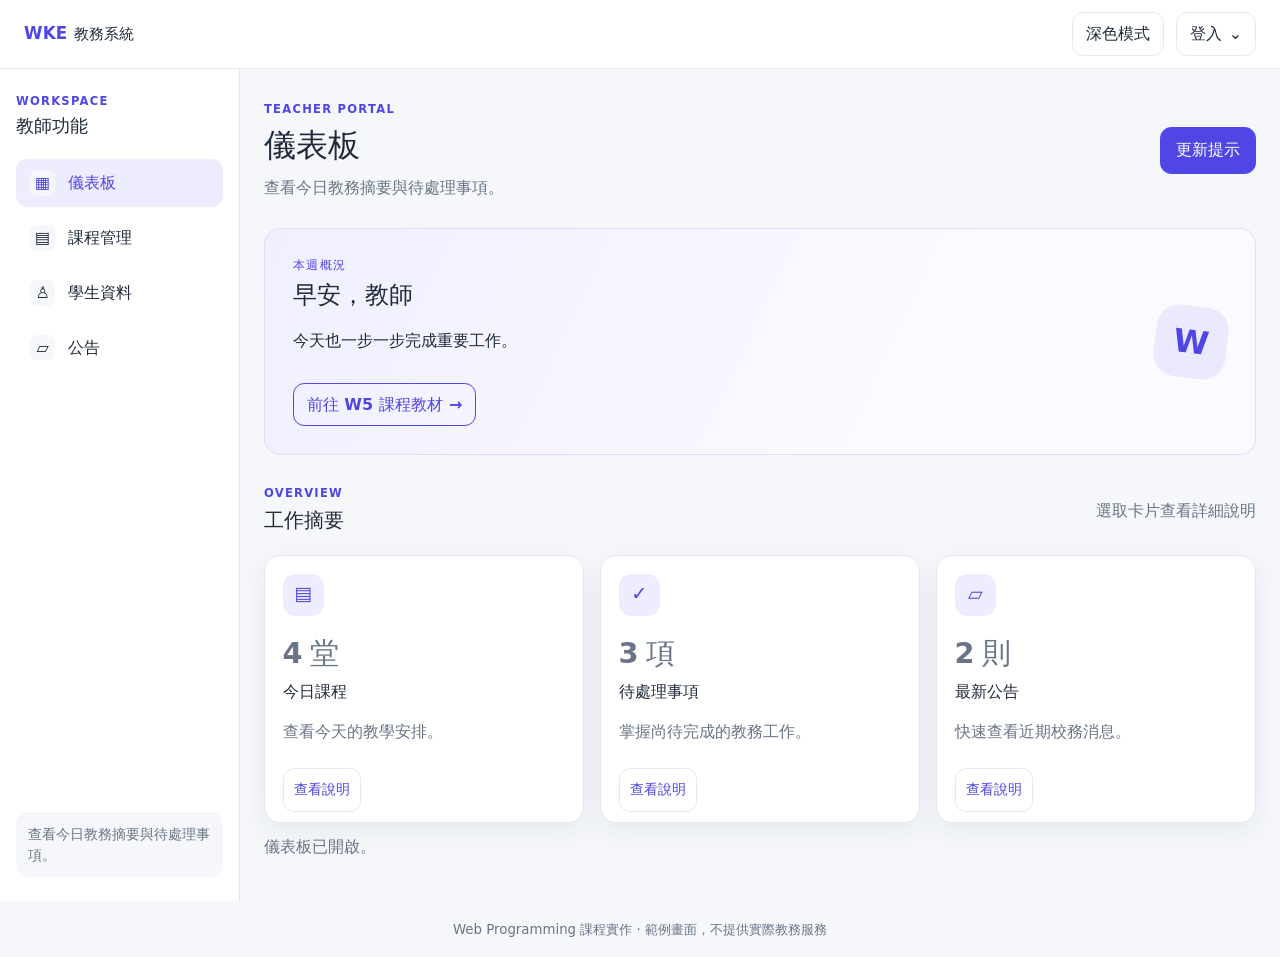
==== commit 69612d75: "W06: add Google OIDC and JWT authentication Persist Google identities, issue app JWT cookies, protec" ====
--- a/public/index.html
+++ b/public/index.html
@@ -41,12 +41,18 @@
               aria-expanded="false"
               aria-controls="accountPanel"
             >
-              教師帳戶
+              <span id="accountLabel">登入</span>
               <span aria-hidden="true">⌄</span>
             </button>
             <div class="account-panel" id="accountPanel" hidden>
-              <p>課程展示帳戶</p>
-              <button id="accountAction" type="button">帳戶資訊</button>
+              <a class="account-action" id="accountLogin" href="api/auth/google/login">
+                使用 Google 登入
+              </a>
+              <div id="accountProfile" hidden>
+                <p id="accountName"></p>
+                <p id="accountEmail"></p>
+                <button id="accountLogout" type="button">登出</button>
+              </div>
             </div>
           </div>
         </div>
--- a/public/styles.css
+++ b/public/styles.css
@@ -158,10 +158,19 @@
   color: var(--color-muted);
 }
 
-.account-panel button {
+.account-panel button,
+.account-panel .account-action {
   width: 100%;
   padding: 0.55rem 0.75rem;
   text-align: left;
+}
+
+.account-panel .account-action {
+  display: block;
+  border: 1px solid var(--color-border);
+  border-radius: 0.5rem;
+  color: inherit;
+  text-decoration: none;
 }
 
 .workspace {
